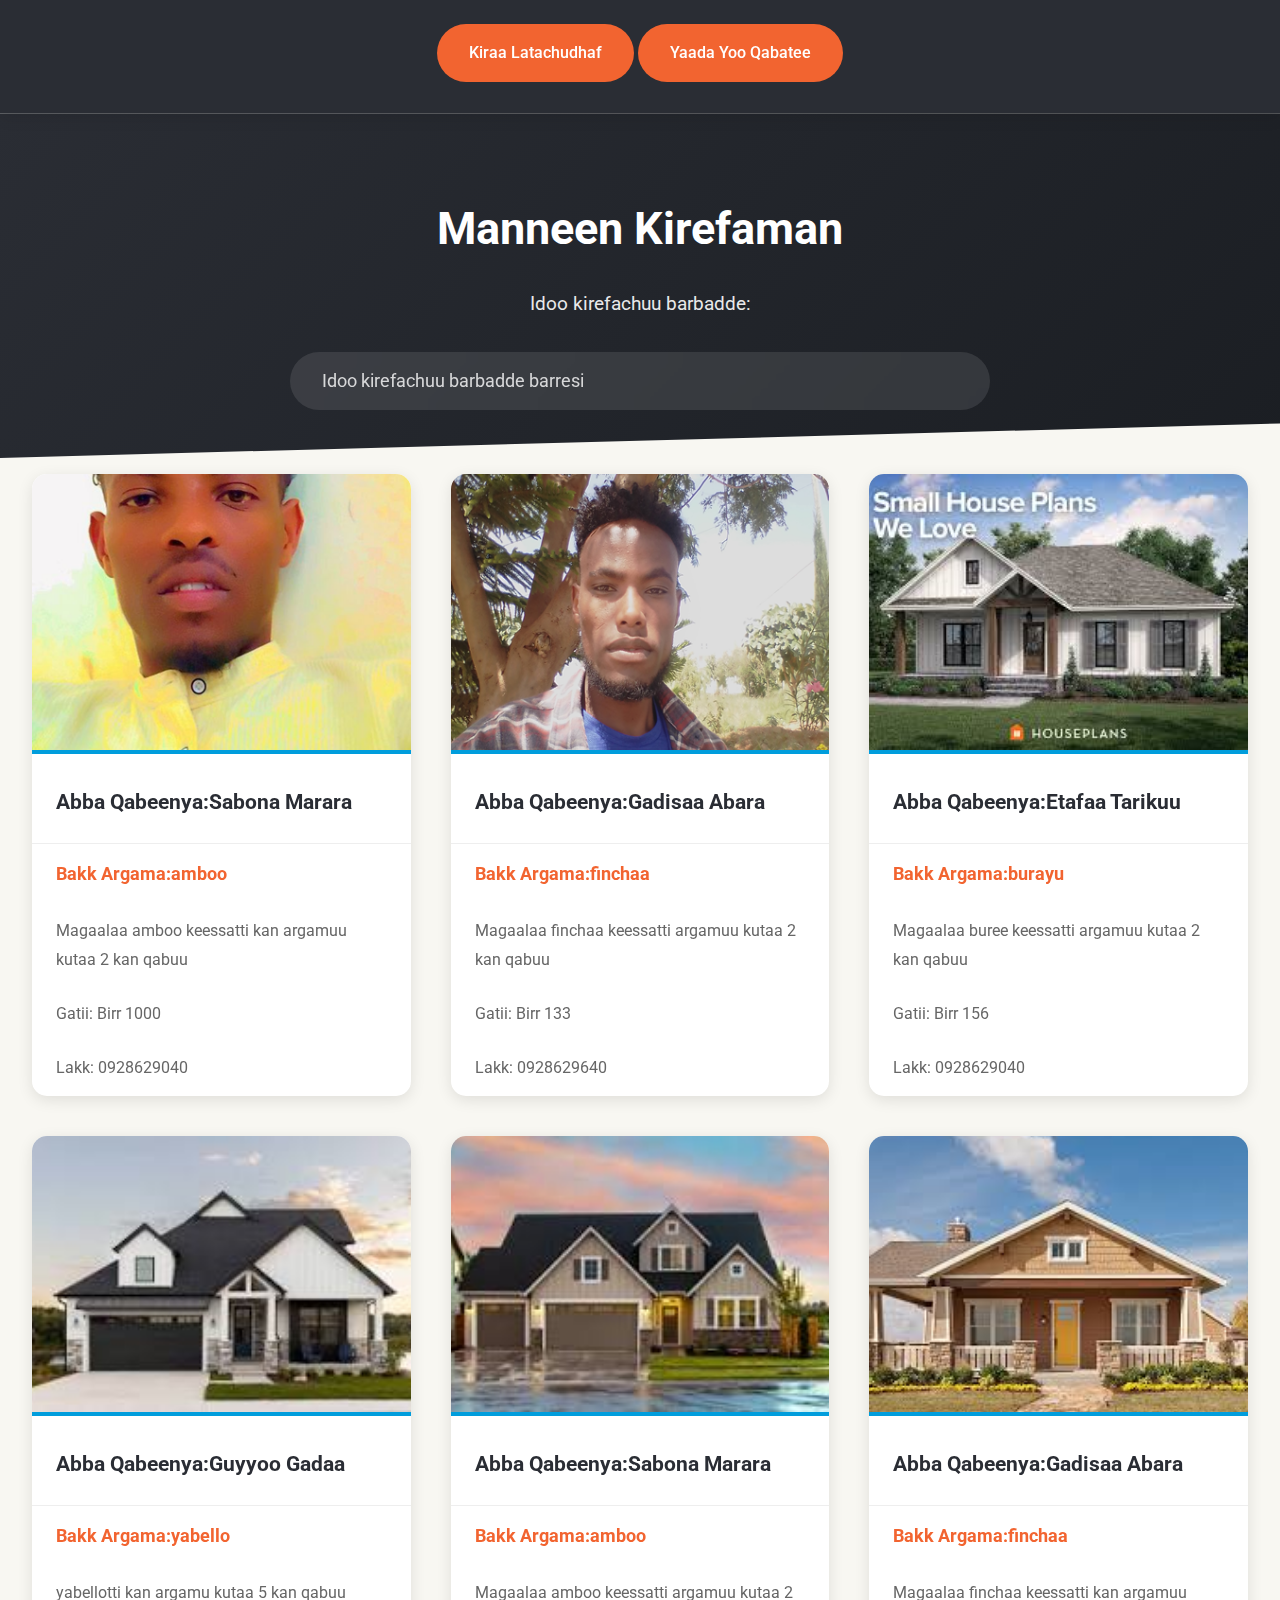
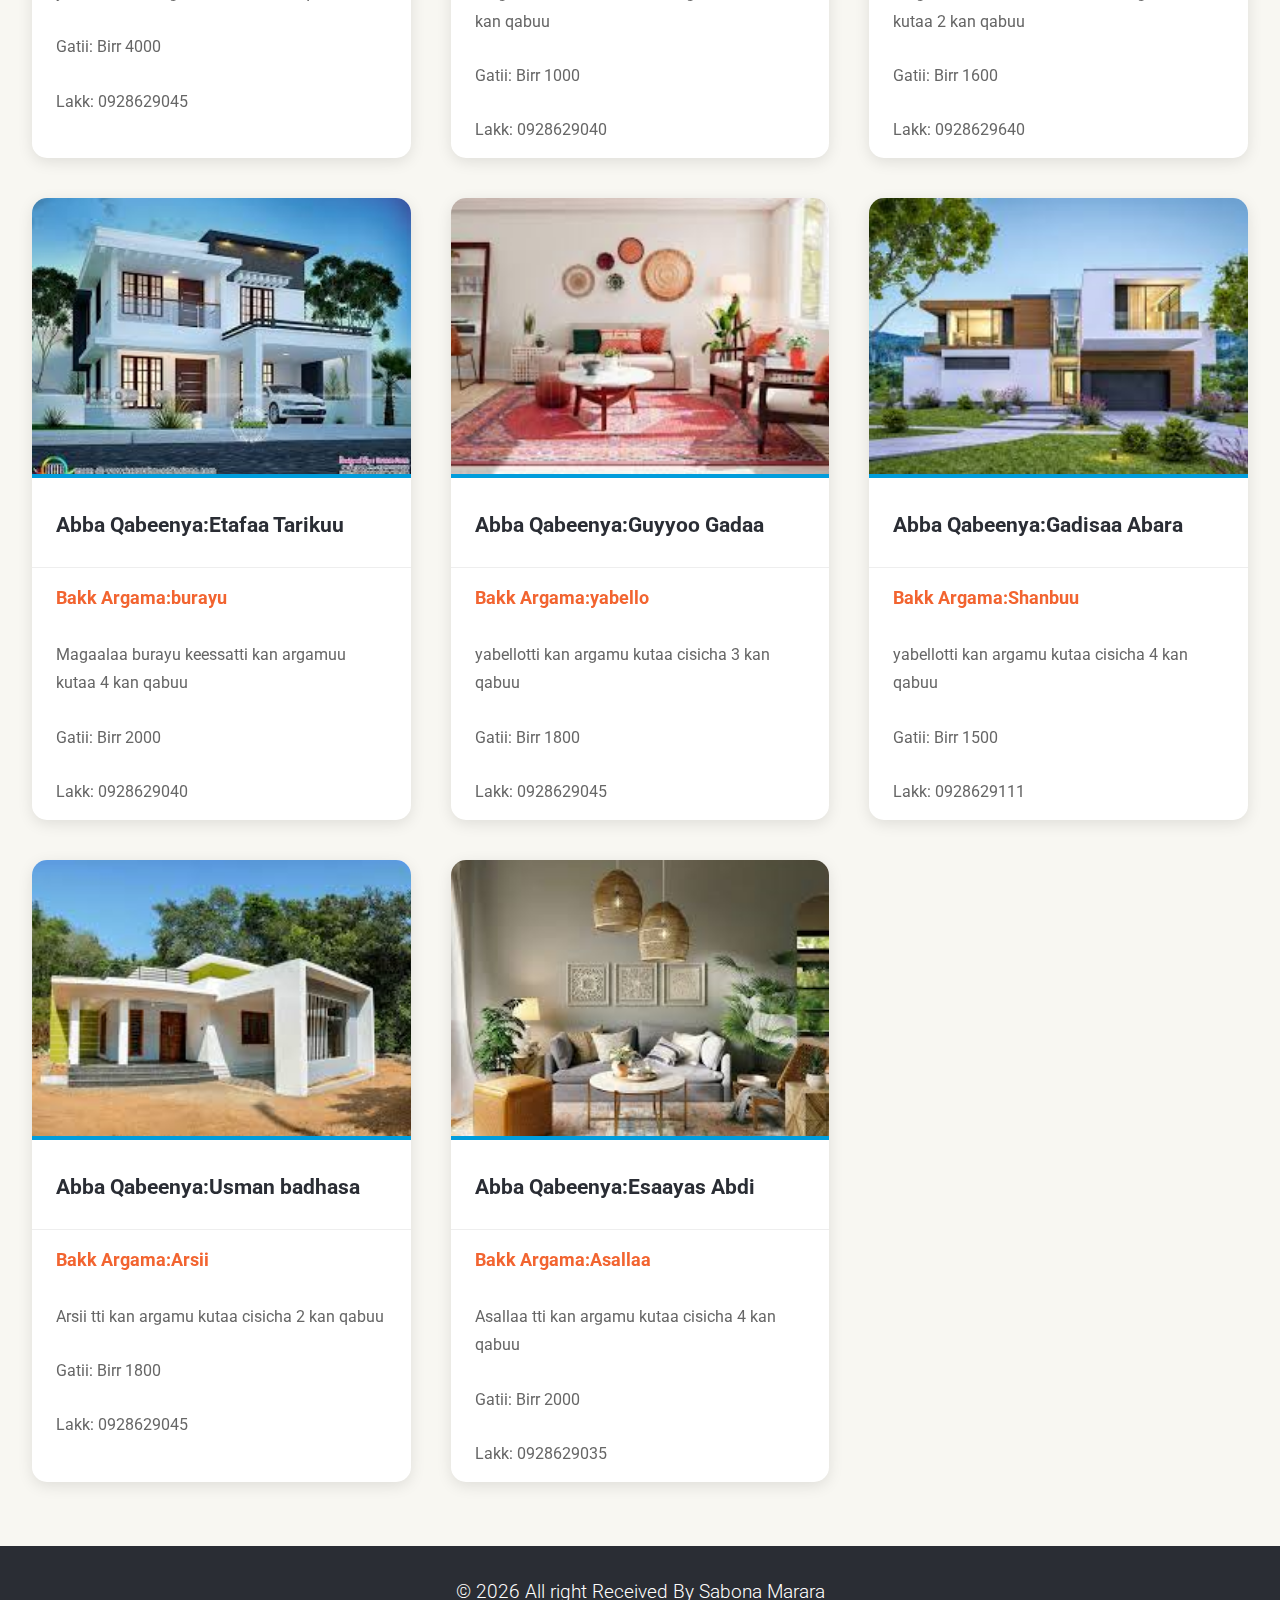
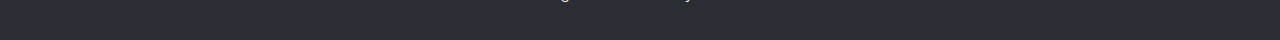
==== animal.html @ 34122dbe "Merge remote changes" ====
<!DOCTYPE html>
<html lang="en">
  <head>
    <meta charset="UTF-8" />
    <meta name="viewport" content="width=device-width, initial-scale=1.0" />
    <title>Mannen Kireefaman</title>
    <link rel="stylesheet" href="index.css" />
    <link rel="stylesheet" href="https://fonts.googleapis.com/css?family=Roboto:300,400,500,700&display=swap" />
  </head>
  <body>
    <div class="list-ittem">
      <a href="https://forms.gle/74eE5yvAygZg1Eqk9">Kiraa Latachudhaf</a>
      <a class="yaada" href="contact.html">Yaada Yoo Qabatee</a>
    </div>
    <div id="search-container">
      <h1>Manneen Kirefaman</h1>
      <p>Idoo kirefachuu barbadde:</p>
      <input
        type="text"
        id="place-search"
        placeholder="Idoo kirefachuu barbadde barresi"
      />
    </div>
    <div id="content-container"></div>
    <h3 id="year"></h3>
    <script>
      document.getElementById("year").innerHTML =
        "&copy; " +
        new Date().getFullYear() +
        " All right Received By Sabona Marara";
      fetch("descriptions.json")
        .then((response) => response.json())
        .then((data) => {
          let items = data;
          function generateItemsHtml(items) {
            return items
              .map(
                (item) => `  
                        <div class="item-container">  
                            <img class="item-image" src="${item.imagePath}" alt="${item.title}">  
                            <h2> Abba Qabeenya:${item.title}</h2>  
                            <h3> Bakk Argama:${item.place}</h3>  
                            <p>${item.description}</p>  
                            <p>Gatii: Birr ${item.price}</p> 
                            <p>Lakk: ${item.phone} </p>
                        </div>  
                    `
              )
              .join("");
          }
          function renderItems(items) {
            document.getElementById("content-container").innerHTML =
              generateItemsHtml(items);
          }
          renderItems(items);
          document
            .getElementById("place-search")
            .addEventListener("input", function () {
              const searchTerm = this.value.toLowerCase();
              const filteredItems = data.filter((item) =>
                item.place.toLowerCase().includes(searchTerm)
              );
              renderItems(filteredItems);
            });
        })
        .catch((error) => console.error("Error loading data:", error));
    </script>
  </body>
</html>
---- index.css ----
/* index.css */
:root {
  --primary-color: #2A2D34;
  --secondary-color: #F26430;
  --accent-color: #009DDC;
  --text-color: #2A2D34;
  --light-bg: #F8F7F2;
  --shadow: 0 4px 15px rgba(0, 0, 0, 0.1);
}

* {
  margin: 0;
  padding: 0;
  box-sizing: border-box;
  font-family: 'Roboto', sans-serif;
}

body {
  background: var(--light-bg);
  color: var(--text-color);
  line-height: 1.6;
  min-height: 100vh;
  display: flex;
  flex-direction: column;
}

.list-ittem {
  background: var(--primary-color);
  padding: 1.5rem;
  text-align: center;
  box-shadow: var(--shadow);
  position: sticky;
  top: 0;
  z-index: 1000;
}

.list-ittem a {
  color: white;
  text-decoration: none;
  font-weight: 500;
  padding: 1rem 2rem;
  border-radius: 30px;
  background: var(--secondary-color);
  transition: all 0.3s cubic-bezier(0.4, 0, 0.2, 1);
  display: inline-block;
  position: relative;
  overflow: hidden;
}

.list-ittem a::before {
  content: '';
  position: absolute;
  top: 0;
  left: -100%;
  width: 100%;
  height: 100%;
  background: linear-gradient(
    120deg,
    transparent,
    rgba(255, 255, 255, 0.3),
    transparent
  );
  transition: 0.5s;
}

.list-ittem a:hover::before {
  left: 100%;
}

.list-ittem a:hover {
  transform: translateY(-2px);
  box-shadow: 0 5px 15px rgba(242, 100, 48, 0.4);
}

#search-container {
  text-align: center;
  padding: 5rem 2rem 3rem;
  background: linear-gradient(135deg, var(--primary-color), #1B1E23);
  color: white;
  clip-path: polygon(0 0, 100% 0, 100% 90%, 0 100%);
  margin-bottom: -3rem;
}

#search-container h1 {
  font-size: 2.8rem;
  margin-bottom: 1.5rem;
  animation: slideIn 0.8s ease-out;
}

#search-container p {
  font-size: 1.2rem;
  margin-bottom: 2rem;
  opacity: 0.9;
}

#place-search {
  width: min(100%, 700px);
  padding: 1.2rem 2rem;
  border: none;
  border-radius: 50px;
  font-size: 1.1rem;
  background: rgba(255, 255, 255, 0.1);
  color: white;
  transition: all 0.3s ease;
  backdrop-filter: blur(5px);
}

#place-search::placeholder {
  color: rgba(255, 255, 255, 0.8);
}

#place-search:focus {
  outline: none;
  background: rgba(255, 255, 255, 0.2);
  box-shadow: 0 0 20px rgba(0, 157, 220, 0.3);
}

#content-container {
  display: grid;
  grid-template-columns: repeat(auto-fit, minmax(320px, 1fr));
  gap: 2.5rem;
  padding: 4rem 2rem;
  max-width: 1400px;
  margin: 0 auto;
}

.item-container {
  background: white;
  border-radius: 15px;
  overflow: hidden;
  box-shadow: var(--shadow);
  transition: transform 0.3s ease, box-shadow 0.3s ease;
  cursor: pointer;
  position: relative;
}

.item-container:hover {
  transform: translateY(-10px);
  box-shadow: 0 15px 30px rgba(0, 0, 0, 0.15);
}

.item-image {
  width: 100%;
  height: 280px;
  object-fit: cover;
  border-bottom: 4px solid var(--accent-color);
  transition: transform 0.3s ease;
}

.item-container:hover .item-image {
  transform: scale(1.05);
}

.item-container h2 {
  color: var(--primary-color);
  padding: 1.5rem;
  font-size: 1.3rem;
  border-bottom: 1px solid #eee;
}

.item-container h3 {
  color: var(--secondary-color);
  padding: 1rem 1.5rem;
  font-size: 1.1rem;
}

.item-container p {
  padding: 0.8rem 1.5rem;
  color: #666;
  line-height: 1.8;
}

#year {
  text-align: center;
  padding: 2rem;
  background: var(--primary-color);
  color: white;
  margin-top: auto;
  font-weight: 300;
}

@keyframes slideIn {
  from {
    opacity: 0;
    transform: translateY(-30px);
  }
  to {
    opacity: 1;
    transform: translateY(0);
  }
}

@media (max-width: 768px) {
  #search-container {
    padding: 4rem 1.5rem 2rem;
    clip-path: polygon(0 0, 100% 0, 100% 95%, 0 100%);
  }

  #search-container h1 {
    font-size: 2rem;
  }

  #content-container {
    grid-template-columns: 1fr;
    padding: 2rem 1rem;
    gap: 1.5rem;
  }

  .item-image {
    height: 220px;
  }
}

/* Loading animation */
@keyframes shimmer {
  0% { background-position: -1000px 0; }
  100% { background-position: 1000px 0; }
}

.loading-shimmer {
  background: linear-gradient(to right, #f6f6f6 8%, #f0f0f0 18%, #f6f6f6 33%);
  background-size: 1000px 100%;
  animation: shimmer 1.5s infinite linear;
}
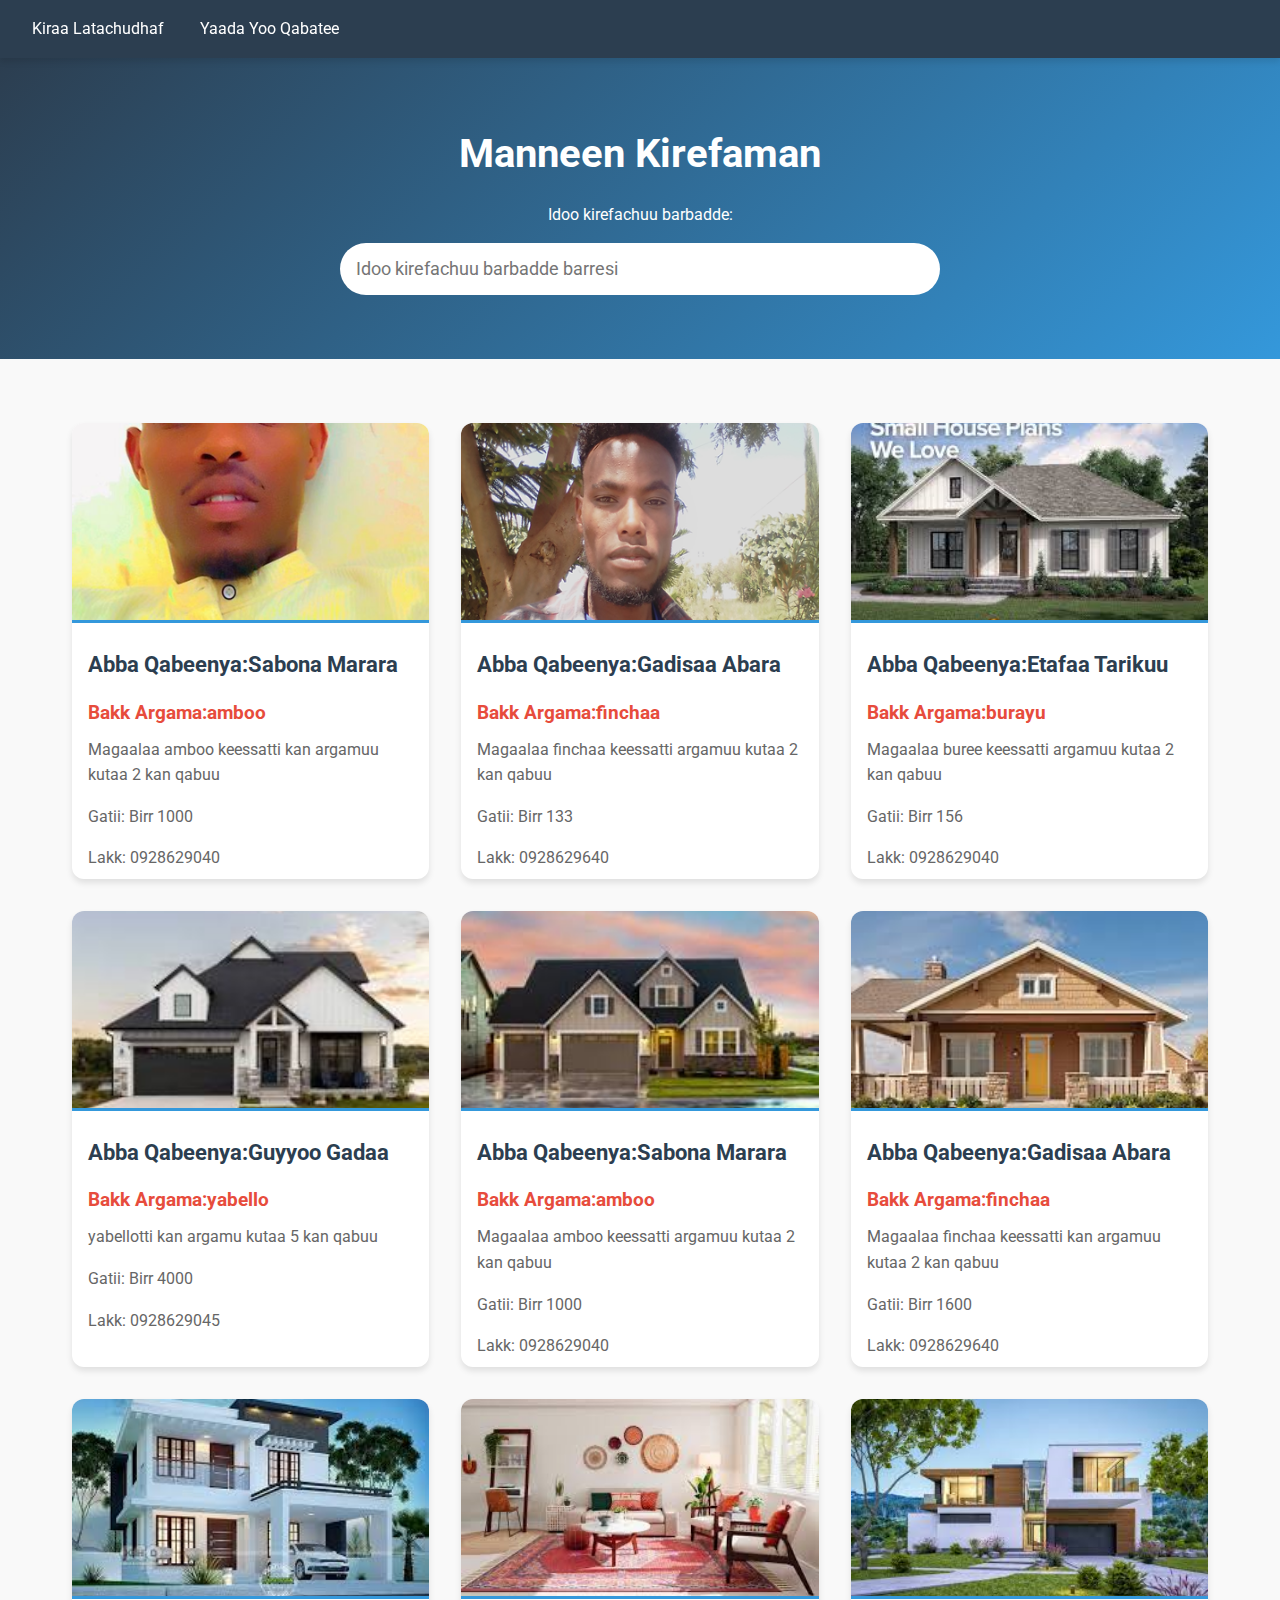
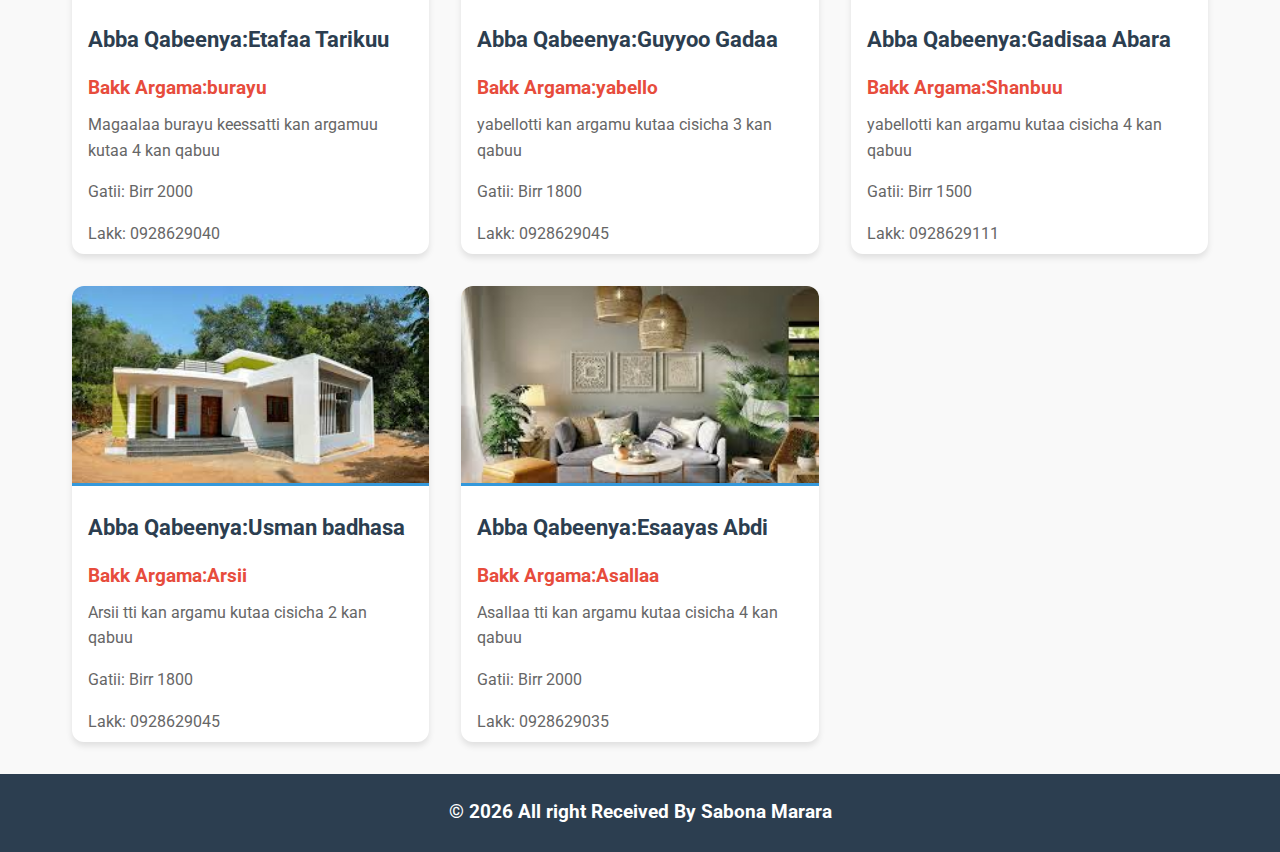
==== commit 7d3e665e: "added" ====
--- a/animal.html
+++ b/animal.html
@@ -28,7 +28,7 @@
         "&copy; " +
         new Date().getFullYear() +
         " All right Received By Sabona Marara";
-      fetch("descriptions.json")
+      fetch("animal.json")
         .then((response) => response.json())
         .then((data) => {
           let items = data;
--- a/index.css
+++ b/index.css
@@ -1,11 +1,11 @@
-/* index.css */
+/* home.css */
 :root {
-  --primary-color: #2A2D34;
-  --secondary-color: #F26430;
-  --accent-color: #009DDC;
-  --text-color: #2A2D34;
-  --light-bg: #F8F7F2;
-  --shadow: 0 4px 15px rgba(0, 0, 0, 0.1);
+  --primary-color: #2c3e50;
+  --secondary-color: #3498db;
+  --accent-color: #e74c3c;
+  --text-color: #333;
+  --light-bg: #f9f9f9;
+  --shadow: 0 4px 6px rgba(0, 0, 0, 0.1);
 }
 
 * {
@@ -26,23 +26,34 @@
 
 .list-ittem {
   background: var(--primary-color);
-  padding: 1.5rem;
-  text-align: center;
-  box-shadow: var(--shadow);
+  padding: 1rem;
   position: sticky;
   top: 0;
   z-index: 1000;
+  box-shadow: var(--shadow);
+}
+
+.list-ittem ol {
+  font-size: 18px;
+  display: flex;
+  justify-content: center;
+  flex-wrap: wrap;
+  gap: 1.5rem;
+  list-style: none;
+  margin: 0;
+}
+
+.list-ittem .home {
+  position: relative;
+  cursor: pointer;
 }
 
 .list-ittem a {
   color: white;
   text-decoration: none;
-  font-weight: 500;
-  padding: 1rem 2rem;
-  border-radius: 30px;
-  background: var(--secondary-color);
-  transition: all 0.3s cubic-bezier(0.4, 0, 0.2, 1);
-  display: inline-block;
+  padding: 0.5rem 1rem;
+  border-radius: 4px;
+  transition: all 0.3s ease;
   position: relative;
   overflow: hidden;
 }
@@ -50,83 +61,65 @@
 .list-ittem a::before {
   content: '';
   position: absolute;
-  top: 0;
-  left: -100%;
+  bottom: 0;
+  left: 0;
+  width: 0;
+  height: 2px;
+  background: var(--secondary-color);
+  transition: width 0.3s ease;
+}
+
+.list-ittem a:hover::before {
   width: 100%;
-  height: 100%;
-  background: linear-gradient(
-    120deg,
-    transparent,
-    rgba(255, 255, 255, 0.3),
-    transparent
-  );
-  transition: 0.5s;
-}
-
-.list-ittem a:hover::before {
-  left: 100%;
 }
 
 .list-ittem a:hover {
+  color: var(--secondary-color);
   transform: translateY(-2px);
-  box-shadow: 0 5px 15px rgba(242, 100, 48, 0.4);
 }
 
 #search-container {
   text-align: center;
-  padding: 5rem 2rem 3rem;
-  background: linear-gradient(135deg, var(--primary-color), #1B1E23);
+  padding: 4rem 2rem;
+  background: linear-gradient(135deg, var(--primary-color), var(--secondary-color));
   color: white;
-  clip-path: polygon(0 0, 100% 0, 100% 90%, 0 100%);
-  margin-bottom: -3rem;
+  margin-bottom: 2rem;
 }
 
 #search-container h1 {
-  font-size: 2.8rem;
-  margin-bottom: 1.5rem;
-  animation: slideIn 0.8s ease-out;
-}
-
-#search-container p {
-  font-size: 1.2rem;
-  margin-bottom: 2rem;
-  opacity: 0.9;
+  font-size: 2.5rem;
+  margin-bottom: 1rem;
+  animation: fadeInUp 0.8s ease;
 }
 
 #place-search {
-  width: min(100%, 700px);
-  padding: 1.2rem 2rem;
+  width: min(100%, 600px);
+  padding: 1rem;
   border: none;
-  border-radius: 50px;
+  border-radius: 30px;
   font-size: 1.1rem;
-  background: rgba(255, 255, 255, 0.1);
-  color: white;
-  transition: all 0.3s ease;
-  backdrop-filter: blur(5px);
-}
-
-#place-search::placeholder {
-  color: rgba(255, 255, 255, 0.8);
+  margin-top: 1rem;
+  transition: transform 0.3s ease;
 }
 
 #place-search:focus {
   outline: none;
-  background: rgba(255, 255, 255, 0.2);
-  box-shadow: 0 0 20px rgba(0, 157, 220, 0.3);
+  transform: scale(1.02);
+  box-shadow: var(--shadow);
 }
 
 #content-container {
   display: grid;
-  grid-template-columns: repeat(auto-fit, minmax(320px, 1fr));
-  gap: 2.5rem;
-  padding: 4rem 2rem;
-  max-width: 1400px;
+  grid-template-columns: repeat(auto-fit, minmax(300px, 1fr));
+  gap: 2rem;
+  padding: 2rem;
+  max-width: 1200px;
   margin: 0 auto;
 }
 
 .item-container {
   background: white;
-  border-radius: 15px;
+  border-radius: 12px;
   overflow: hidden;
   box-shadow: var(--shadow);
   transition: transform 0.3s ease, box-shadow 0.3s ease;
@@ -135,54 +128,45 @@
 }
 
 .item-container:hover {
-  transform: translateY(-10px);
-  box-shadow: 0 15px 30px rgba(0, 0, 0, 0.15);
+  transform: translateY(-5px);
+  box-shadow: 0 8px 15px rgba(0, 0, 0, 0.2);
 }
 
 .item-image {
   width: 100%;
-  height: 280px;
+  height: 200px;
   object-fit: cover;
-  border-bottom: 4px solid var(--accent-color);
-  transition: transform 0.3s ease;
-}
-
-.item-container:hover .item-image {
-  transform: scale(1.05);
+  border-bottom: 3px solid var(--secondary-color);
 }
 
 .item-container h2 {
   color: var(--primary-color);
-  padding: 1.5rem;
-  font-size: 1.3rem;
-  border-bottom: 1px solid #eee;
+  padding: 1rem;
+  font-size: 1.4rem;
 }
 
 .item-container h3 {
-  color: var(--secondary-color);
-  padding: 1rem 1.5rem;
-  font-size: 1.1rem;
+  color: var(--accent-color);
+  padding: 0 1rem;
 }
 
 .item-container p {
-  padding: 0.8rem 1.5rem;
+  padding: 0.5rem 1rem;
   color: #666;
-  line-height: 1.8;
 }
 
 #year {
   text-align: center;
-  padding: 2rem;
+  padding: 1.5rem;
   background: var(--primary-color);
   color: white;
   margin-top: auto;
-  font-weight: 300;
-}
-
-@keyframes slideIn {
+}
+
+@keyframes fadeInUp {
   from {
     opacity: 0;
-    transform: translateY(-30px);
+    transform: translateY(20px);
   }
   to {
     opacity: 1;
@@ -191,34 +175,31 @@
 }
 
 @media (max-width: 768px) {
-  #search-container {
-    padding: 4rem 1.5rem 2rem;
-    clip-path: polygon(0 0, 100% 0, 100% 95%, 0 100%);
-  }
-
+  .list-ittem ol {
+    gap: 1rem;
+  }
+  
   #search-container h1 {
     font-size: 2rem;
   }
-
+  
   #content-container {
     grid-template-columns: 1fr;
-    padding: 2rem 1rem;
-    gap: 1.5rem;
-  }
-
-  .item-image {
-    height: 220px;
-  }
-}
-
-/* Loading animation */
-@keyframes shimmer {
-  0% { background-position: -1000px 0; }
-  100% { background-position: 1000px 0; }
-}
-
-.loading-shimmer {
-  background: linear-gradient(to right, #f6f6f6 8%, #f0f0f0 18%, #f6f6f6 33%);
-  background-size: 1000px 100%;
-  animation: shimmer 1.5s infinite linear;
+    padding: 1rem;
+  }
+  
+  .item-container {
+    margin-bottom: 1rem;
+  }
+}
+
+/* Loading animation for content */
+@keyframes pulse {
+  0% { opacity: 0.6; transform: scale(0.98); }
+  50% { opacity: 1; transform: scale(1); }
+  100% { opacity: 0.6; transform: scale(0.98); }
+}
+
+.loading {
+  animation: pulse 1.5s infinite;
 }